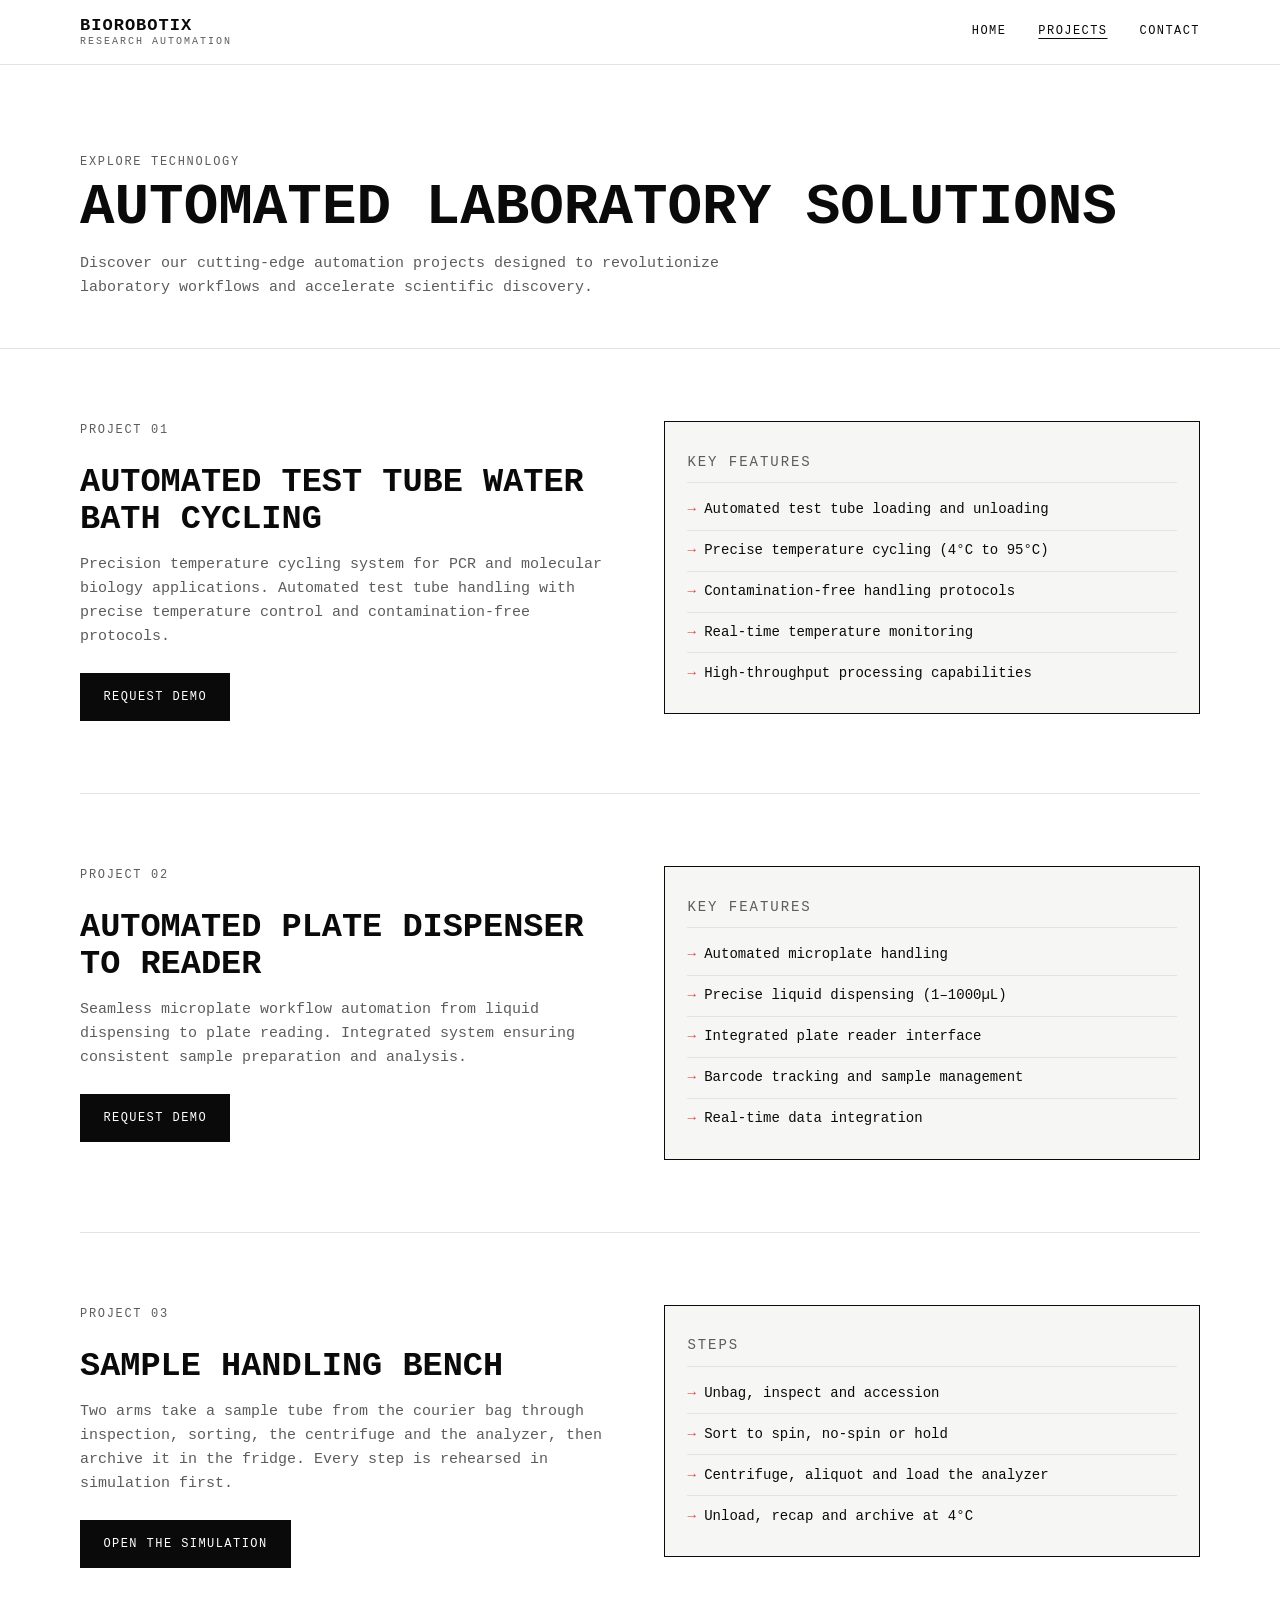
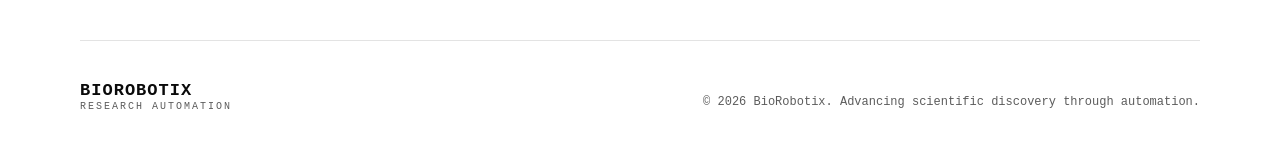
==== technology.html @ d0d36d21 "Static rebuild of biorobotix.tech with the bench simulation Co-Authored-By: Claude Opus 5.5 <noreply" ====
<!doctype html>
<html lang="en">
<head>
<meta charset="utf-8">
<meta name="viewport" content="width=device-width,initial-scale=1">
<title>Projects - BioRobotix</title>
<meta name="description" content="BioRobotix automation projects: automated test tube water bath cycling and an automated plate dispenser to reader workflow.">
<link rel="icon" type="image/svg+xml" href="assets/favicon.svg">
<link rel="alternate icon" type="image/x-icon" href="assets/favicon.ico">
<link rel="stylesheet" href="assets/style.css?v=2">
</head>
<body>

<header class="top">
  <div class="wrap">
    <a class="brand" href="index.html"><b>BIOROBOTIX</b><span>RESEARCH AUTOMATION</span></a>
    <nav class="nav">
      <a href="index.html">Home</a>
      <a href="technology.html" aria-current="page">Projects</a>
      <a href="https://calendly.com/arforoug/30min">Contact</a>
    </nav>
  </div>
</header>

<main>
<section class="page-head">
  <div class="wrap">
    <p class="k">Explore technology</p>
    <h1>Automated laboratory solutions</h1>
    <p>Discover our cutting-edge automation projects designed to revolutionize laboratory workflows and accelerate scientific discovery.</p>
  </div>
</section>

<div class="wrap">
  <article class="proj">
    <div>
      <p class="k">Project 01</p>
      <h2>Automated test tube water bath cycling</h2>
      <p>Precision temperature cycling system for PCR and molecular biology applications. Automated test tube handling with precise temperature control and contamination-free protocols.</p>
      <div class="btns"><a class="btn solid" href="https://calendly.com/arforoug/30min">Request demo</a></div>
    </div>
    <ul class="feat">
      <li class="feat-k">Key features</li>
      <li>Automated test tube loading and unloading</li>
      <li>Precise temperature cycling (4&deg;C to 95&deg;C)</li>
      <li>Contamination-free handling protocols</li>
      <li>Real-time temperature monitoring</li>
      <li>High-throughput processing capabilities</li>
    </ul>
  </article>

  <article class="proj">
    <div>
      <p class="k">Project 02</p>
      <h2>Automated plate dispenser to reader</h2>
      <p>Seamless microplate workflow automation from liquid dispensing to plate reading. Integrated system ensuring consistent sample preparation and analysis.</p>
      <div class="btns"><a class="btn solid" href="https://calendly.com/arforoug/30min">Request demo</a></div>
    </div>
    <ul class="feat">
      <li class="feat-k">Key features</li>
      <li>Automated microplate handling</li>
      <li>Precise liquid dispensing (1&ndash;1000&micro;L)</li>
      <li>Integrated plate reader interface</li>
      <li>Barcode tracking and sample management</li>
      <li>Real-time data integration</li>
    </ul>
  </article>

  <article class="proj">
    <div>
      <p class="k">Project 03</p>
      <h2>Sample handling bench</h2>
      <p>Two arms take a sample tube from the courier bag through inspection, sorting, the centrifuge and the analyzer, then archive it in the fridge. Every step is rehearsed in simulation first.</p>
      <div class="btns"><a class="btn solid" href="bench.html">Open the simulation</a></div>
    </div>
    <ul class="feat">
      <li class="feat-k">Steps</li>
      <li>Unbag, inspect and accession</li>
      <li>Sort to spin, no-spin or hold</li>
      <li>Centrifuge, aliquot and load the analyzer</li>
      <li>Unload, recap and archive at 4&deg;C</li>
    </ul>
  </article>
</div>
</main>

<footer class="foot">
  <div class="wrap">
    <a class="brand" href="index.html"><b>BIOROBOTIX</b><span>RESEARCH AUTOMATION</span></a>
    <p>&copy; 2026 BioRobotix. Advancing scientific discovery through automation.</p>
  </div>
</footer>
</body>
</html>
---- assets/style.css ----
:root{
  --ink:#0a0a0a;--muted:#5c5c5c;--line:#e3e3e3;--paper:#ffffff;--soft:#f6f6f4;--accent:#e2483d;
  --mono:ui-monospace,SFMono-Regular,Menlo,Monaco,Consolas,"Liberation Mono","Courier New",monospace;
  --wrap:1200px;--pad:clamp(16px,4vw,40px);
}
*{box-sizing:border-box}
html{-webkit-text-size-adjust:100%}
body{margin:0;background:var(--paper);color:var(--ink);font-family:var(--mono);font-size:15px;line-height:1.6}
a{color:inherit}
img,video,iframe{display:block;max-width:100%}
.wrap{max-width:var(--wrap);margin:0 auto;padding:0 var(--pad)}
.k{font-size:12px;letter-spacing:.14em;text-transform:uppercase;color:var(--muted);margin:0 0 1rem}

/* header */
.top{position:sticky;top:0;z-index:10;background:rgba(255,255,255,.94);backdrop-filter:blur(6px);border-bottom:1px solid var(--line)}
.top .wrap{display:flex;align-items:center;justify-content:space-between;gap:1rem;height:64px}
.brand{text-decoration:none;line-height:1.15}
.brand b{display:block;font-size:17px;letter-spacing:.06em}
.brand span{display:block;font-size:10px;letter-spacing:.2em;color:var(--muted)}
.nav{display:flex;gap:clamp(.9rem,2.5vw,2rem);font-size:12px;letter-spacing:.12em;text-transform:uppercase}
.nav a{text-decoration:none}
.nav a:hover,.nav a[aria-current]{text-decoration:underline;text-underline-offset:4px}

/* buttons */
.btns{display:flex;flex-wrap:wrap;gap:.75rem}
.btn{display:inline-block;padding:.85rem 1.4rem;border:1px solid var(--ink);font-size:12px;letter-spacing:.12em;text-transform:uppercase;text-decoration:none;background:var(--paper)}
.btn.solid{background:var(--ink);color:#fff}
.btn:hover{background:var(--ink);color:#fff}
.btn.solid:hover{background:#333}

/* hero */
.hero{border-bottom:1px solid var(--line);background-image:linear-gradient(var(--line) 1px,transparent 1px),linear-gradient(90deg,var(--line) 1px,transparent 1px);background-size:48px 48px;background-position:-1px -1px}
.hero .wrap{display:grid;gap:clamp(2rem,4vw,3.5rem);padding-top:clamp(2.5rem,6vw,5rem);padding-bottom:clamp(2.5rem,6vw,5rem);align-items:center}
@media (min-width:1000px){.hero .wrap{grid-template-columns:minmax(0,.9fr) minmax(0,1.1fr)}}
.hero-copy{background:rgba(255,255,255,.85)}
.hero h1{margin:0 0 1.25rem;font-size:clamp(2.4rem,1.4rem + 4vw,4.25rem);line-height:.98;letter-spacing:-.01em;font-weight:800;text-transform:uppercase}
.hero .lead{margin:0 0 2rem;max-width:34rem;color:var(--muted)}
.stats{display:flex;gap:clamp(1.5rem,4vw,3rem);margin:2.5rem 0 0;padding:1.25rem 0 0;border-top:1px solid var(--line)}
.stats b{display:block;font-size:clamp(1.4rem,1rem + 1.2vw,1.9rem);line-height:1.1}
.stats span{font-size:10px;letter-spacing:.14em;text-transform:uppercase;color:var(--muted)}

/* the bench animation */
.bench{margin:0;border:1px solid var(--ink);background:#f2efe7}
.bench-frame{position:relative}
.bench iframe{width:100%;height:520px;border:0;background:#f2efe7}
.bench figcaption{display:flex;flex-wrap:wrap;justify-content:space-between;gap:.25rem 1rem;padding:.7rem .9rem;border-top:1px solid var(--ink);background:var(--paper);font-size:11px;letter-spacing:.12em;text-transform:uppercase}
.bench figcaption span{color:var(--muted)}
.bench figcaption a{text-decoration:none;white-space:nowrap}
.bench figcaption a:hover{text-decoration:underline;text-underline-offset:3px}

/* sections */
.sec{padding:clamp(3.5rem,8vw,6.5rem) 0;border-bottom:1px solid var(--line)}
.sec.soft{background:var(--soft)}
.sec h2{margin:0 0 clamp(2rem,4vw,3rem);font-size:clamp(1.6rem,1.1rem + 2vw,2.6rem);line-height:1.05;text-transform:uppercase;font-weight:800}
.cards{display:grid;gap:1px;background:var(--line);border:1px solid var(--line)}
@media (min-width:760px){.cards{grid-template-columns:repeat(3,minmax(0,1fr))}}
.card{background:var(--paper);padding:clamp(1.5rem,3vw,2.25rem)}
.card .n{font-size:11px;letter-spacing:.14em;color:var(--muted)}
.card h3{margin:.6rem 0 .75rem;font-size:15px;letter-spacing:.08em;text-transform:uppercase}
.card p{margin:0;color:var(--muted);font-size:14px}

/* in action */
.clips{display:grid;gap:clamp(2rem,4vw,3rem)}
@media (min-width:860px){.clips{grid-template-columns:minmax(0,.62fr) minmax(0,1fr);align-items:start}}
.clip{margin:0}
.clip video{width:100%;background:#111;border:1px solid var(--ink)}
.clip.tall video{aspect-ratio:9/16;object-fit:cover;max-height:720px}
.clip.wide video{aspect-ratio:16/9;object-fit:cover}
.clip figcaption{padding-top:1rem}
.clip h3{margin:0 0 .5rem;font-size:15px;letter-spacing:.08em;text-transform:uppercase}
.clip p{margin:0;color:var(--muted);font-size:14px;max-width:34rem}
.clips .stack{display:grid;gap:clamp(2rem,4vw,3rem)}

/* projects page */
.page-head{padding:clamp(3rem,7vw,5.5rem) 0 clamp(2rem,4vw,3rem);border-bottom:1px solid var(--line)}
.page-head h1{margin:.4rem 0 1rem;font-size:clamp(2rem,1.2rem + 3.4vw,3.6rem);line-height:1;text-transform:uppercase;font-weight:800}
.page-head p{margin:0;max-width:40rem;color:var(--muted)}
.proj{display:grid;gap:clamp(1.5rem,4vw,3rem);padding:clamp(2.5rem,6vw,4.5rem) 0;border-bottom:1px solid var(--line)}
@media (min-width:900px){.proj{grid-template-columns:minmax(0,1fr) minmax(0,1fr)}}
.proj h2{margin:0 0 1rem;font-size:clamp(1.4rem,1rem + 1.6vw,2.1rem);line-height:1.08;text-transform:uppercase;font-weight:800}
.proj p{margin:0 0 1.5rem;color:var(--muted)}
.feat{margin:0;padding:1.25rem 1.4rem;border:1px solid var(--ink);background:var(--soft);list-style:none;align-self:start}
.feat li{padding:.55rem 0;border-bottom:1px solid var(--line);font-size:14px}
.feat li:last-child{border-bottom:0}
.feat li:not(.feat-k)::before{content:"→ ";color:var(--accent)}
.feat-k{display:block;margin:0 0 .4rem;font-size:11px;letter-spacing:.14em;text-transform:uppercase;color:var(--muted)}

/* footer */
.foot{padding:2.5rem 0}
.foot .wrap{display:flex;flex-wrap:wrap;justify-content:space-between;align-items:end;gap:1rem}
.foot p{margin:0;font-size:12px;color:var(--muted)}

@media (max-width:560px){
  .top .wrap{height:58px}
  .brand span{display:none}
  .nav{gap:.9rem;font-size:11px;letter-spacing:.08em}
  .bench iframe{height:380px}
  .stats{gap:1.25rem}
  .btn{padding:.8rem 1.1rem}
}
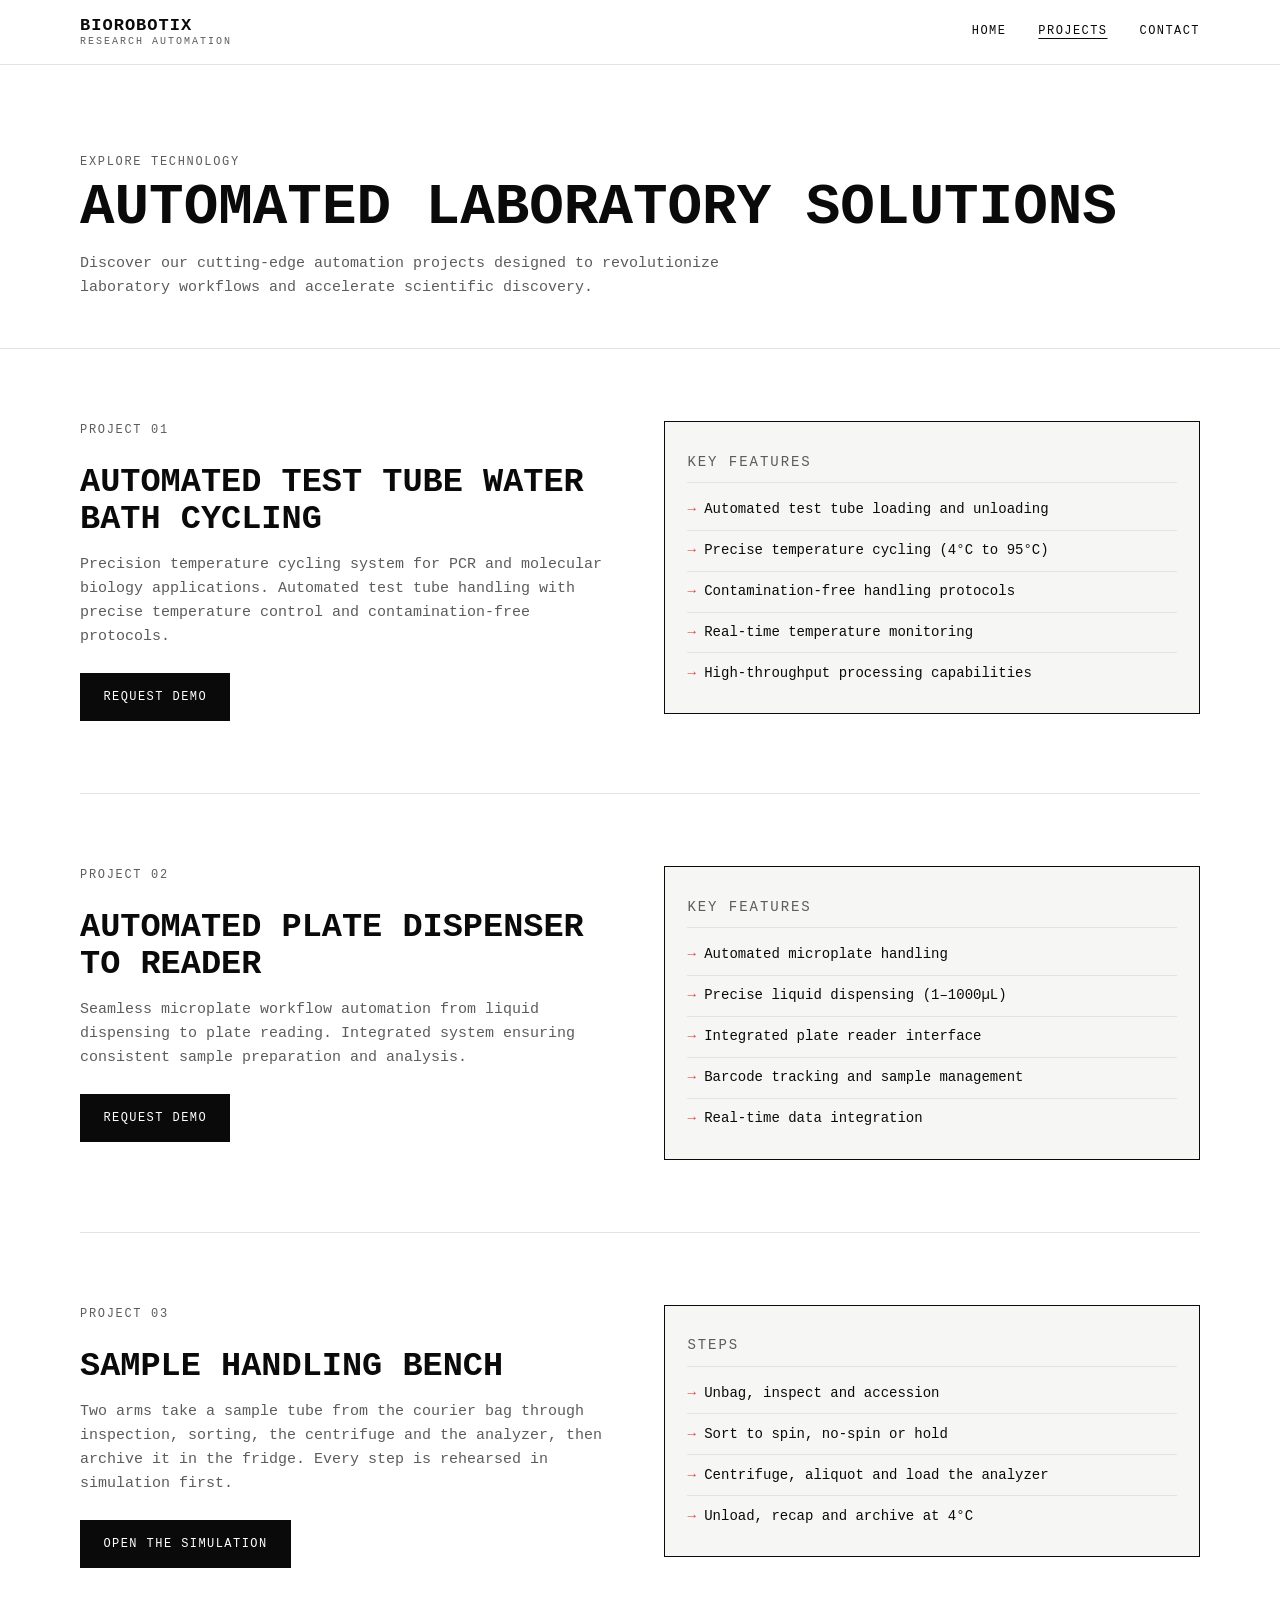
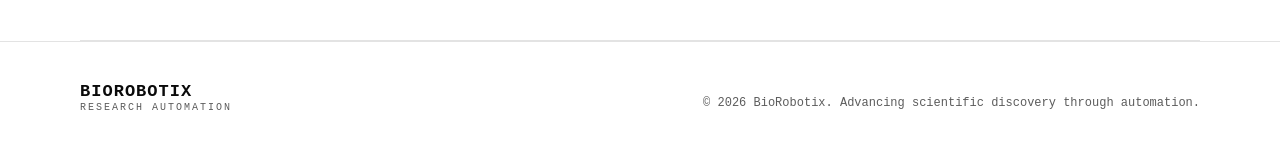
==== commit a8b80675: "Add the workcell clip, the labs, the market numbers and a closing band Co-Authored-By: Claude Opus 5" ====
--- a/technology.html
+++ b/technology.html
@@ -7,7 +7,7 @@
 <meta name="description" content="BioRobotix automation projects: automated test tube water bath cycling and an automated plate dispenser to reader workflow.">
 <link rel="icon" type="image/svg+xml" href="assets/favicon.svg">
 <link rel="alternate icon" type="image/x-icon" href="assets/favicon.ico">
-<link rel="stylesheet" href="assets/style.css?v=2">
+<link rel="stylesheet" href="assets/style.css?v=5">
 </head>
 <body>
 
--- a/assets/style.css
+++ b/assets/style.css
@@ -64,11 +64,13 @@
 @media (min-width:860px){.clips{grid-template-columns:minmax(0,.62fr) minmax(0,1fr);align-items:start}}
 .clip{margin:0}
 .clip video{width:100%;background:#111;border:1px solid var(--ink)}
-.clip.tall video{aspect-ratio:9/16;object-fit:cover;max-height:720px}
+.clip.tall video{aspect-ratio:540/672;object-fit:cover}
 .clip.wide video{aspect-ratio:16/9;object-fit:cover}
 .clip figcaption{padding-top:1rem}
 .clip h3{margin:0 0 .5rem;font-size:15px;letter-spacing:.08em;text-transform:uppercase}
 .clip p{margin:0;color:var(--muted);font-size:14px;max-width:34rem}
+.clip.full{margin-top:clamp(2.5rem,5vw,4rem)}
+.clip.full video{aspect-ratio:1280/810;object-fit:cover}
 .clips .stack{display:grid;gap:clamp(2rem,4vw,3rem)}
 
 /* projects page */
@@ -98,3 +100,34 @@
   .stats{gap:1.25rem}
   .btn{padding:.8rem 1.1rem}
 }
+
+/* the labs */
+.labs{display:grid;gap:1px;background:var(--line);border:1px solid var(--line)}
+@media (min-width:860px){.labs{grid-template-columns:repeat(2,minmax(0,1fr))}}
+.lab{background:var(--paper);padding:clamp(1.5rem,3vw,2.5rem)}
+.lab .n{font-size:11px;letter-spacing:.14em;text-transform:uppercase;color:var(--accent)}
+.lab h3{margin:.6rem 0 .75rem;font-size:clamp(1.05rem,.95rem + .5vw,1.3rem);text-transform:uppercase;letter-spacing:.04em}
+.lab p{margin:0 0 1.25rem;color:var(--muted);font-size:14px}
+.lab ul{margin:0;padding:0;list-style:none;border-top:1px solid var(--line)}
+.lab li{padding:.55rem 0;border-bottom:1px solid var(--line);font-size:14px}
+.lab li::before{content:"→ ";color:var(--accent)}
+
+/* the market */
+.nums{display:grid;gap:clamp(1.5rem,3vw,2.5rem);margin:0}
+@media (min-width:860px){.nums{grid-template-columns:repeat(3,minmax(0,1fr))}}
+.nums>div{border-top:2px solid var(--ink);padding-top:1.1rem}
+.nums dt{font-size:clamp(2rem,1.4rem + 2.2vw,3rem);font-weight:800;line-height:1;margin:0 0 .9rem}
+.nums dd{margin:0}
+.nums dd p{margin:0 0 .75rem;font-size:14px}
+.nums dd span{font-size:10px;letter-spacing:.14em;text-transform:uppercase;color:var(--muted)}
+.nums-note{margin:clamp(2rem,4vw,3rem) 0 0;max-width:46rem;color:var(--muted)}
+
+/* closing band */
+.sec.cta{background:var(--ink);color:#fff;border-bottom:0}
+.sec.cta .k{color:#9a9a9a}
+.sec.cta h2{margin-bottom:1rem}
+.sec.cta p{margin:0 0 2rem;max-width:38rem;color:#c9c9c9}
+.sec.cta .btn{background:transparent;color:#fff;border-color:#fff}
+.sec.cta .btn.solid{background:#fff;color:var(--ink)}
+.sec.cta .btn:hover{background:#fff;color:var(--ink)}
+.foot{border-top:1px solid var(--line)}
